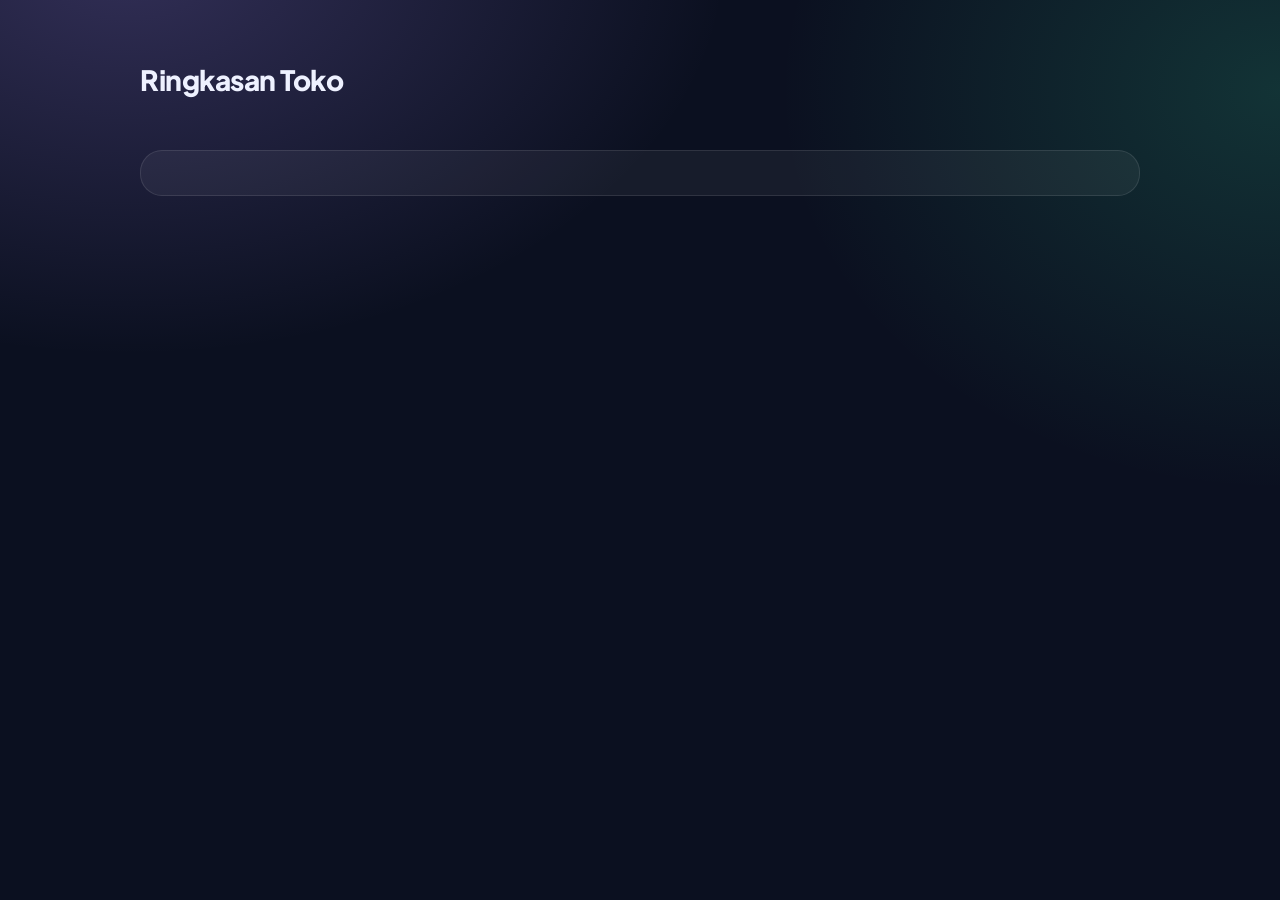
==== dashboard.html @ ac427b93 "Add files via upload" ====
<!DOCTYPE html><html lang="id"><head><meta charset="UTF-8"><meta name="viewport" content="width=device-width,initial-scale=1">
<title>Admin Dashboard | Graffiti Cans Store</title>
<link href="https://fonts.googleapis.com/css2?family=Plus+Jakarta+Sans:wght@400;500;600;700;800&display=swap" rel="stylesheet">
<link rel="stylesheet" href="style.css"></head><body>
<header class="site-header" id="hdr"></header>
<main class="container stub"><h1>Ringkasan Toko</h1><p class="lead" id="hi"></p>
<div class="kpis" id="kpis"></div><div class="grid2" id="g2"></div><div class="card" id="top"></div></main>
<div id="foot"></div>
<script src="app.js"></script>
<script>
const m=guard('admin');document.getElementById('foot').innerHTML=FOOT;
document.getElementById('hi').textContent='Performa penjualan Graffiti Cans. Halo, '+m.name+'.';
const sold=PRODUCTS.reduce((a,p)=>a+p.t,0),low=PRODUCTS.filter(p=>p.s<=LOW[p.c]).length,rev=REV.reduce((a,b)=>a+b,0)*1e6;
const cust=users().filter(u=>u.role==='customer').length;
document.getElementById('kpis').innerHTML=
`<div class="kpi" style="--k:var(--b)"><small>Total Pendapatan</small><b class="sm">${rp(rev)}</b><i>${ORDERS} pesanan</i></div>
<div class="kpi"><small>Produk Aktif</small><b>${PRODUCTS.length}</b><i>${sold} terjual</i></div>
<div class="kpi" style="--k:var(--c)"><small>Customer</small><b>${cust}</b></div>
<div class="kpi" style="--k:var(--bad)"><small>Stok Menipis</small><b>${low}</b></div>`;
// bar per kategori
const cs=CATS.map((n,i)=>{const ps=PRODUCTS.filter(p=>p.c===i);return{n,sold:ps.reduce((a,p)=>a+p.t,0),st:ps.reduce((a,p)=>a+p.s,0)}}).sort((a,b)=>b.sold-a.sold);
const mx=Math.max(...cs.map(c=>c.sold+c.st));
const bars=cs.map(c=>{const t=c.sold+c.st;return `<div class="row"><div class="t"><span>${c.n}</span><span>${c.sold} terjual</span></div>
<div class="track" style="width:${t/mx*100}%"><span style="width:${c.sold/t*100}%;background:var(--a)"></span><span style="width:${c.st/t*100}%;background:var(--c)"></span></div>
<small class="mute">${c.st} stok tersisa</small></div>`}).join('');
// line chart
const W=420,H=200,P=30,top=Math.max(...REV)*1.2,n=REV.length;
const mo=[...Array(n)].map((_,i)=>new Date(new Date().getFullYear(),new Date().getMonth()-(n-1-i),1).toLocaleString('id-ID',{month:'short'}));
const pt=REV.map((v,i)=>[P+i*(W-2*P)/(n-1),H-P-v/top*(H-2*P)]);
const d=pt.map((p,i)=>(i?'L':'M')+p[0].toFixed(1)+' '+p[1].toFixed(1)).join(' ');
const svg=`<svg viewBox="0 0 ${W} ${H}" style="width:100%"><defs><linearGradient id="g" x1="0" y1="0" x2="0" y2="1"><stop offset="0" stop-color="#a78bfa" stop-opacity=".5"/><stop offset="1" stop-color="#a78bfa" stop-opacity="0"/></linearGradient></defs>
<path d="${d} L${pt[n-1][0]} ${H-P} L${pt[0][0]} ${H-P} Z" fill="url(#g)"/><path d="${d}" fill="none" stroke="#a78bfa" stroke-width="3" stroke-linecap="round"/>`
+pt.map((p,i)=>`<circle cx="${p[0]}" cy="${p[1]}" r="5" fill="#0b1020" stroke="#34d399" stroke-width="3"/>
<text x="${p[0]}" y="${p[1]-12}" fill="#eef1ff" font-size="12" font-weight="700" text-anchor="middle">${REV[i].toFixed(1).replace('.',',')}</text>
<text x="${p[0]}" y="${H-8}" fill="#8d96b8" font-size="12" text-anchor="middle">${mo[i]}</text>`).join('')+'</svg>';
document.getElementById('g2').innerHTML=
`<div class="card"><h3>Terjual vs Stok</h3><div class="s">Per kategori produk</div>
<div class="legend"><span><i class="dot" style="background:var(--a)"></i>Terjual</span><span><i class="dot" style="background:var(--c)"></i>Stok</span></div>${bars}</div>
<div class="card"><h3>Pendapatan</h3><div class="s">6 bulan terakhir (juta Rupiah)</div>${svg}</div>`;
const tp=[...PRODUCTS].sort((a,b)=>b.t-a.t).slice(0,5);
document.getElementById('top').innerHTML='<h3>Produk Terlaris</h3><div class="s">Berdasarkan jumlah terjual</div>'+
tp.map((p,i)=>`<div class="stage"><div class="num">${i+1}</div><div><div class="name">${p.n}</div><div class="bar" style="width:${p.t/tp[0].t*100}%"></div></div><div class="val">${p.t}</div></div>`).join('');
</script></body></html>
---- style.css ----
/* GRAFFITI CANS STORE - style.css (tema mengikuti EduFlow: dark glass, pill nav) */
:root{--bg:#0b1020;--card:rgba(255,255,255,.05);--line:rgba(255,255,255,.1);--text:#eef1ff;--mute:#8d96b8;
--a:#34d399;--b:#a78bfa;--c:#fbbf24;--bad:#fb7185;--nav-h:64px;
--font-body:'Plus Jakarta Sans',system-ui,-apple-system,'Segoe UI',sans-serif}
*,*::before,*::after{box-sizing:border-box}
html{-webkit-text-size-adjust:100%}
body{margin:0;font-family:var(--font-body);line-height:1.55;background:var(--bg);color:var(--text);min-height:100vh;
display:flex;flex-direction:column;
background-image:radial-gradient(600px 400px at 10% -5%,rgba(167,139,250,.25),transparent),radial-gradient(500px 400px at 100% 10%,rgba(52,211,153,.18),transparent);background-attachment:fixed}
main{flex:1 0 auto}
h1,h2,h3{font-weight:800;letter-spacing:-.5px;line-height:1.15;margin:0 0 .5em}
a{color:inherit;text-decoration:none}
:focus-visible{outline:2px solid var(--b);outline-offset:2px}
.container{width:min(1000px,100% - 2.5rem);margin-inline:auto}

/* Buttons */
.btn{display:inline-block;padding:14px 22px;font:700 .95rem/1 var(--font-body);color:#0b1020;border:0;border-radius:14px;
background:linear-gradient(90deg,var(--a),var(--b));cursor:pointer;text-align:center}
.btn:hover{filter:brightness(1.1);color:#0b1020}
.btn-small{padding:10px 16px;font-size:.85rem;border-radius:999px}
.btn-block{display:block;width:100%;margin-top:6px}
.link-button{background:none;border:1px solid var(--line);color:var(--mute);padding:9px 14px;border-radius:999px;font:inherit;font-size:13px;cursor:pointer}
.link-button:hover{color:var(--text)}
.inline-form{display:inline;margin:0}

/* Header: pill nav melayang */
.site-header{position:sticky;top:0;z-index:50;padding:14px 20px;display:flex;justify-content:center}
.nav{display:flex;align-items:center;gap:6px;background:rgba(15,20,40,.75);border:1px solid var(--line);
backdrop-filter:blur(14px);border-radius:999px;padding:6px 8px 6px 20px;max-width:1000px;width:100%;margin:0}
.logo,.brand{font-weight:800;font-size:18px;letter-spacing:-.5px}
.logo span,.brand span{color:var(--a)}
.nav .brand{margin-right:auto}
.nav-links{display:flex;align-items:center;gap:2px}
.nav-links a{padding:9px 16px;border-radius:999px;font-size:14px;font-weight:600;color:var(--mute)}
.nav-links a:hover{background:linear-gradient(90deg,rgba(52,211,153,.2),rgba(167,139,250,.25));color:var(--text)}
.nav-links .btn{color:#0b1020;margin-left:6px}
.nav-links .btn:hover{color:#0b1020;background:linear-gradient(90deg,var(--a),var(--b))}
.nav-toggle{position:absolute;opacity:0;pointer-events:none}
.nav-burger{display:none;width:44px;height:44px;cursor:pointer;position:relative}
.nav-burger span,.nav-burger span::before,.nav-burger span::after{content:"";position:absolute;left:10px;width:24px;height:2px;background:var(--text)}
.nav-burger span{top:21px}.nav-burger span::before{top:-7px;left:0}.nav-burger span::after{top:7px;left:0}

/* Alerts */
.alert{padding:12px 16px;margin:12px 0;border-radius:14px;border:1px solid var(--line);background:var(--card);font-size:14px;font-weight:500}
.alert-error{border-color:rgba(251,113,133,.5);color:var(--bad)}
.alert-success{border-color:rgba(52,211,153,.5);color:var(--a)}
.alert-info{border-color:rgba(167,139,250,.5);color:var(--b)}

/* Forms */
.form h2{font-size:26px;margin-bottom:1rem}
.field{text-align:left;margin-bottom:14px}
.field label{font-size:12px;color:var(--mute);font-weight:600;display:block;margin-bottom:6px}
.field input,.field select,.field textarea{width:100%;padding:13px 16px;border-radius:14px;border:1px solid var(--line);
background:rgba(255,255,255,.06);color:var(--text);font:inherit;outline:none}
.field input:focus,.field select:focus,.field textarea:focus{border-color:var(--b)}
.field.has-error input{border-color:var(--bad)}
.error-text{display:block;margin-top:6px;font-size:13px;color:var(--bad)}
.hint{color:var(--mute);font-size:12px}
small.hint{display:block;margin-top:6px}
.form-switch{margin-top:16px;text-align:center;color:var(--mute);font-size:13px}
.form-switch a{color:var(--a);font-weight:700}

/* Login / register: kotak glass di tengah */
.login-wrap{min-height:calc(100vh - var(--nav-h) - 40px);display:flex;align-items:center;justify-content:center;padding:20px}
.login-box{width:100%;max-width:420px;background:var(--card);border:1px solid var(--line);border-radius:28px;padding:36px;backdrop-filter:blur(14px);text-align:center}
.login-box h2{font-size:26px;margin:22px 0 0}
.login-box p.sub{color:var(--mute);font-size:14px;margin:8px 0 26px}
.login-box .form h2{display:none}
.login-box .form{text-align:left}

/* Halaman placeholder / dashboard */
.stub{padding:18px 0 50px}
.stub h1{font-size:28px;margin:18px 0 4px}
.stub .lead{color:var(--mute);font-size:14px;margin-bottom:22px}
.card{background:var(--card);border:1px solid var(--line);border-radius:22px;padding:22px;margin-bottom:16px}
.card h3{font-size:16px;margin-bottom:4px}
.card p{margin:.3em 0;color:var(--mute);font-size:14px}
.pill{display:inline-block;padding:4px 12px;border-radius:999px;font-size:12px;font-weight:700;color:#0b1020;background:var(--b)}

/* Footer */
.site-footer{color:var(--mute);padding-top:2rem;margin-top:auto;font-size:14px}
.site-footer strong{color:var(--text)}
.site-footer a:hover{color:var(--a)}
.site-footer p{margin:.4rem 0 0}
.footer-grid{display:grid;grid-template-columns:2fr 1fr 1fr;gap:2rem}
.footer-bottom{padding:1.2rem 0;margin-top:1.5rem;border-top:1px solid var(--line);font-size:12px}

@media(max-width:860px){
  .footer-grid{grid-template-columns:1fr}
  .nav-burger{display:block}
  .nav-links{display:none;position:absolute;top:calc(100% + 8px);left:20px;right:20px;flex-direction:column;align-items:stretch;gap:4px;
    background:rgba(15,20,40,.95);border:1px solid var(--line);border-radius:22px;padding:12px;backdrop-filter:blur(14px)}
  .nav-toggle:checked ~ .nav-links{display:flex}
  .site-header .nav{position:relative}
  .site-header{position:sticky}
}
@media(prefers-reduced-motion:reduce){*{transition:none!important}}

/* ---------- Dashboard (mengikuti EduFlow) ---------- */
.kpis{display:grid;grid-template-columns:repeat(4,1fr);gap:14px;margin-bottom:16px}
.kpi{padding:18px;border-radius:20px;border:1px solid var(--line);background:var(--card);position:relative;overflow:hidden}
.kpi::after{content:"";position:absolute;left:0;top:0;height:3px;width:100%;background:var(--k,var(--a))}
.kpi small{font-size:11px;color:var(--mute);font-weight:600;text-transform:uppercase;letter-spacing:.8px}
.kpi b{display:block;font-size:30px;margin-top:6px;letter-spacing:-1px}
.kpi b.sm{font-size:20px;margin:12px 0 4px}
.kpi i{font-style:normal;font-size:12px;color:var(--a);font-weight:700}
.grid2{display:grid;grid-template-columns:1fr 1fr;gap:16px;margin-bottom:16px}
.grid2 .card{margin-bottom:0}
.card .s{font-size:12px;color:var(--mute);margin-bottom:16px}
.mute{color:var(--mute)}
.legend{display:flex;gap:16px;font-size:12px;color:var(--mute);margin-bottom:16px}
.dot{display:inline-block;width:9px;height:9px;border-radius:50%;margin-right:6px}
.row{margin-bottom:16px}
.row .t{display:flex;justify-content:space-between;font-size:13px;margin-bottom:6px;font-weight:600}
.track{height:10px;border-radius:99px;background:rgba(255,255,255,.07);overflow:hidden;margin-bottom:5px;display:flex}
.track span{height:100%}
.stage{display:grid;grid-template-columns:44px 1fr auto;gap:14px;align-items:center;margin-bottom:14px}
.num{width:44px;height:44px;border-radius:14px;display:grid;place-items:center;font-weight:800;background:rgba(167,139,250,.18);color:var(--b)}
.stage .name{font-weight:700;font-size:14px;margin-bottom:7px}
.stage .bar{height:14px;border-radius:99px;background:linear-gradient(90deg,var(--a),var(--b))}
.stage .val{font-size:22px;font-weight:800;min-width:60px;text-align:right}
@media(max-width:760px){.kpis{grid-template-columns:1fr 1fr}.grid2{grid-template-columns:1fr}}

/* ---------- Tambahan versi statis ---------- */
.grid3{display:grid;grid-template-columns:repeat(auto-fill,minmax(250px,1fr));gap:14px}
.grid3 .card{margin:0;display:flex;flex-direction:column;gap:6px}
.chips{display:flex;flex-wrap:wrap;gap:8px;margin-bottom:16px;align-items:center}
.chip{background:var(--card);border:1px solid var(--line);color:var(--mute);padding:8px 14px;border-radius:999px;font:600 13px var(--font-body);cursor:pointer}
.chip.on{background:linear-gradient(90deg,rgba(52,211,153,.25),rgba(167,139,250,.3));color:var(--text)}
.search{padding:10px 16px;border-radius:999px;border:1px solid var(--line);background:rgba(255,255,255,.06);color:var(--text);font:inherit;font-size:13px;outline:none;margin-left:auto}
.price{font-weight:800;font-size:18px;color:var(--text)}
.old{text-decoration:line-through;color:var(--mute);font-size:12px;margin-left:6px;font-weight:500}
.nav-links a.on{background:linear-gradient(90deg,rgba(52,211,153,.2),rgba(167,139,250,.25));color:var(--text)}
.card .pill.bad{background:var(--bad)}.card .pill.ok{background:var(--a)}
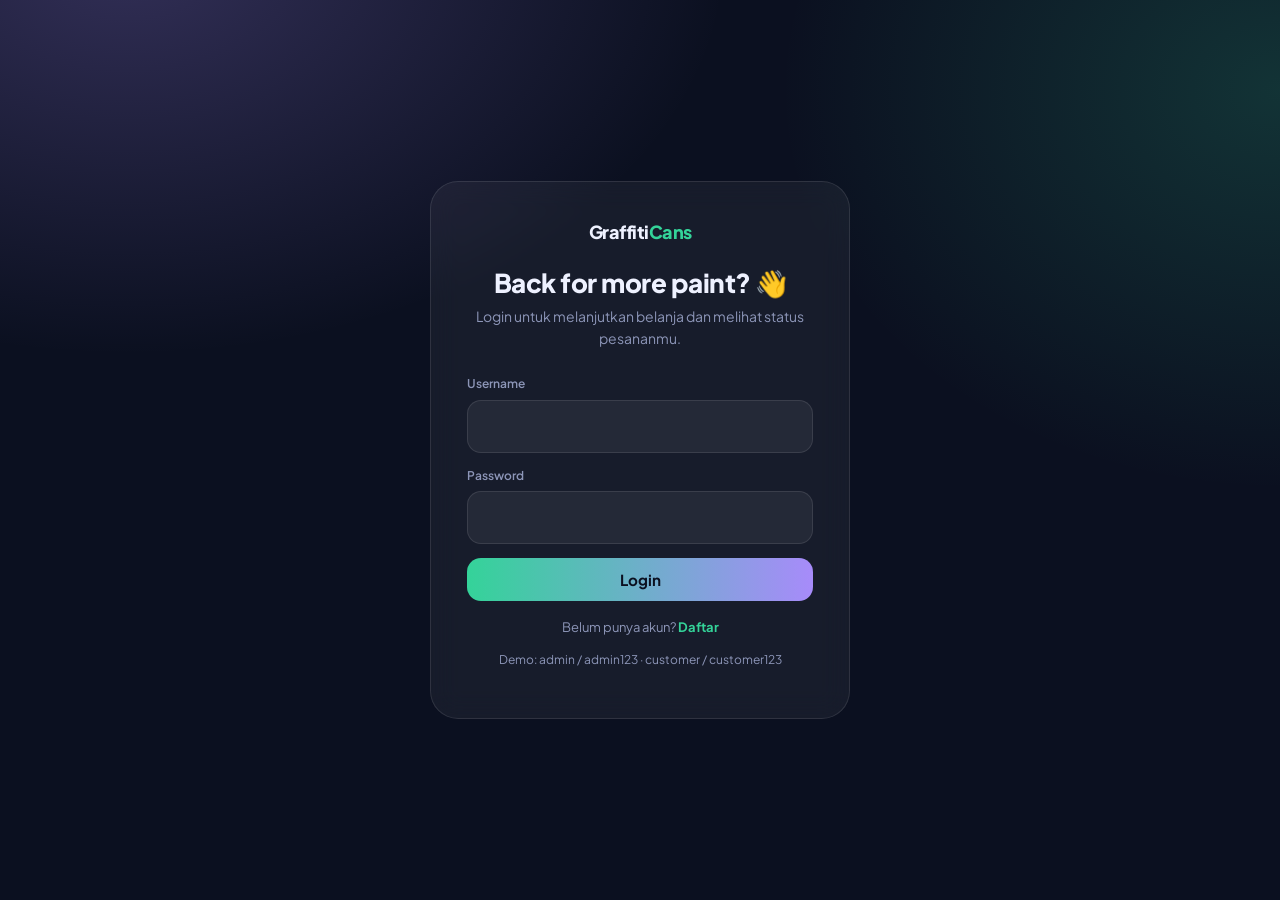
==== commit 4ff32394: "Add files via upload" ====
--- a/dashboard.html
+++ b/dashboard.html
@@ -24,9 +24,9 @@
 <div class="track" style="width:${t/mx*100}%"><span style="width:${c.sold/t*100}%;background:var(--a)"></span><span style="width:${c.st/t*100}%;background:var(--c)"></span></div>
 <small class="mute">${c.st} stok tersisa</small></div>`}).join('');
 // line chart
-const W=420,H=200,P=30,top=Math.max(...REV)*1.2,n=REV.length;
+const W=420,H=200,P=30,ymax=Math.max(...REV)*1.2,n=REV.length;
 const mo=[...Array(n)].map((_,i)=>new Date(new Date().getFullYear(),new Date().getMonth()-(n-1-i),1).toLocaleString('id-ID',{month:'short'}));
-const pt=REV.map((v,i)=>[P+i*(W-2*P)/(n-1),H-P-v/top*(H-2*P)]);
+const pt=REV.map((v,i)=>[P+i*(W-2*P)/(n-1),H-P-v/ymax*(H-2*P)]);
 const d=pt.map((p,i)=>(i?'L':'M')+p[0].toFixed(1)+' '+p[1].toFixed(1)).join(' ');
 const svg=`<svg viewBox="0 0 ${W} ${H}" style="width:100%"><defs><linearGradient id="g" x1="0" y1="0" x2="0" y2="1"><stop offset="0" stop-color="#a78bfa" stop-opacity=".5"/><stop offset="1" stop-color="#a78bfa" stop-opacity="0"/></linearGradient></defs>
 <path d="${d} L${pt[n-1][0]} ${H-P} L${pt[0][0]} ${H-P} Z" fill="url(#g)"/><path d="${d}" fill="none" stroke="#a78bfa" stroke-width="3" stroke-linecap="round"/>`
